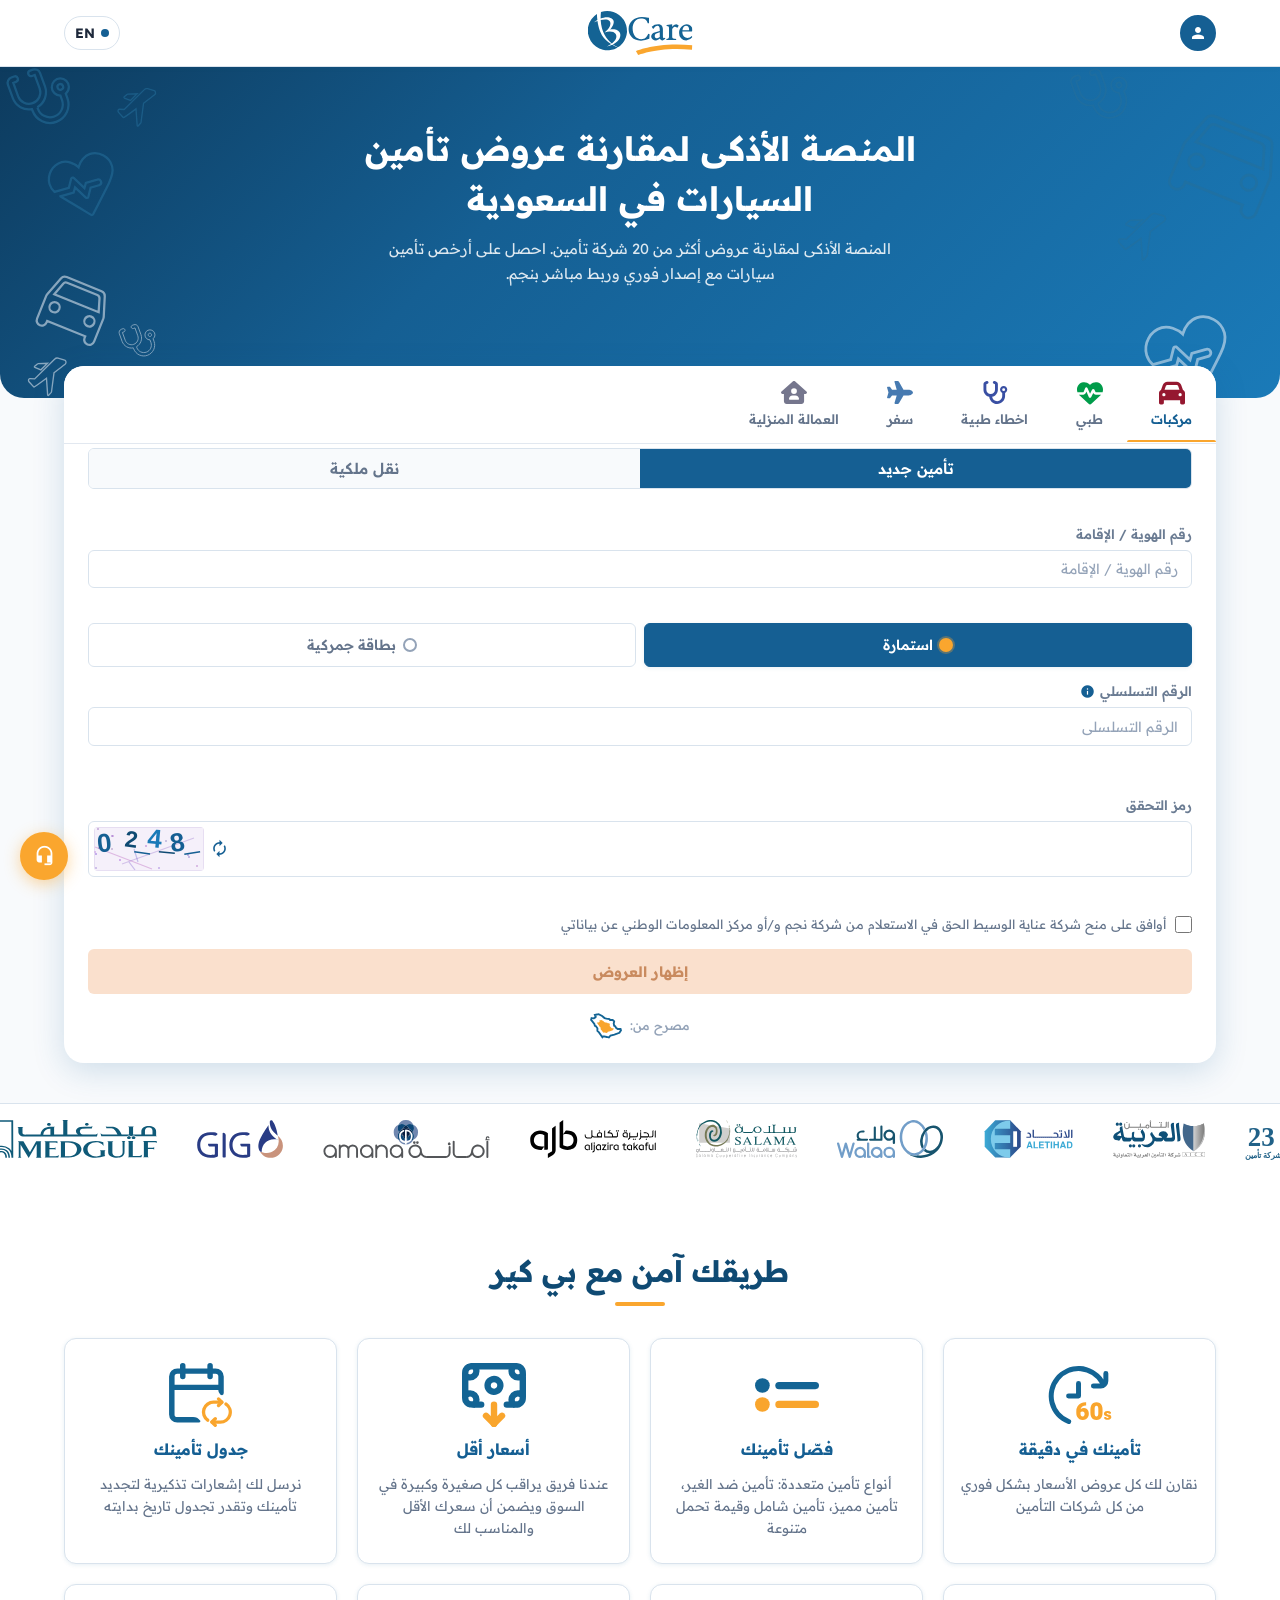
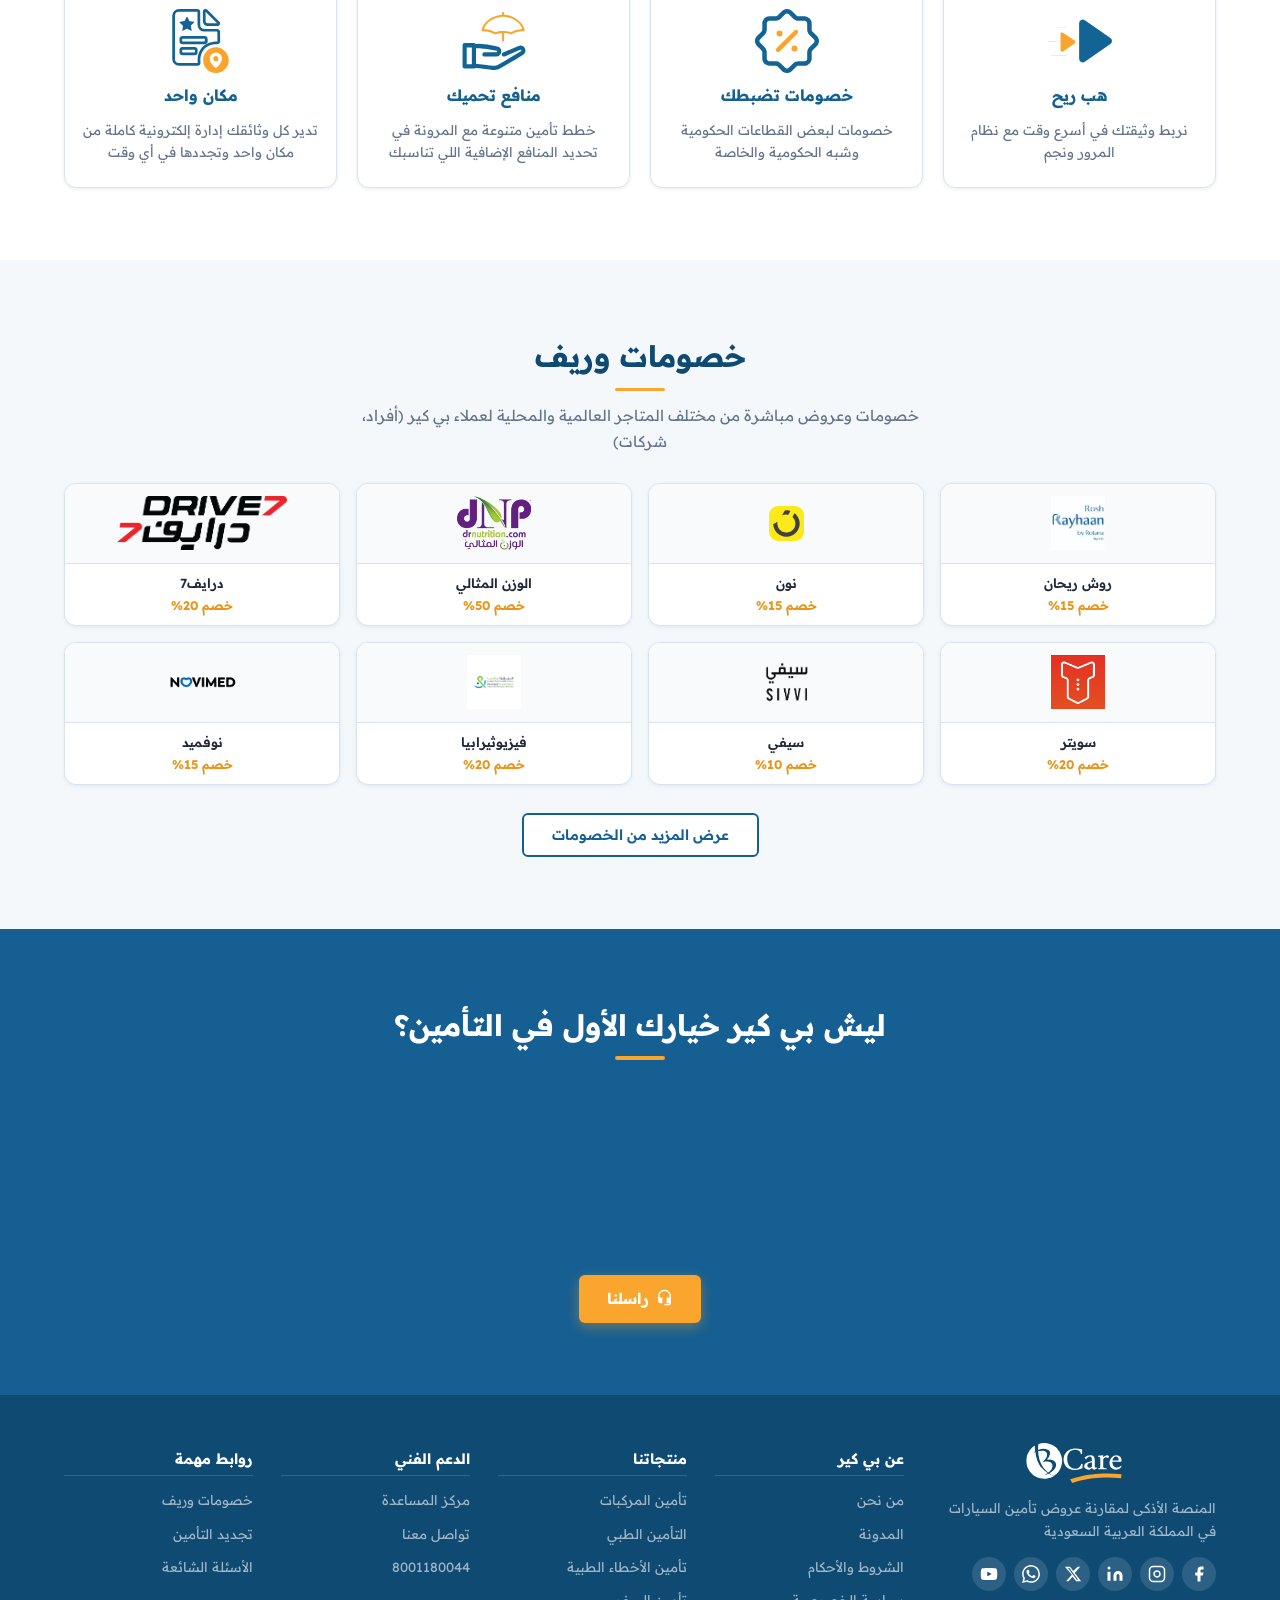
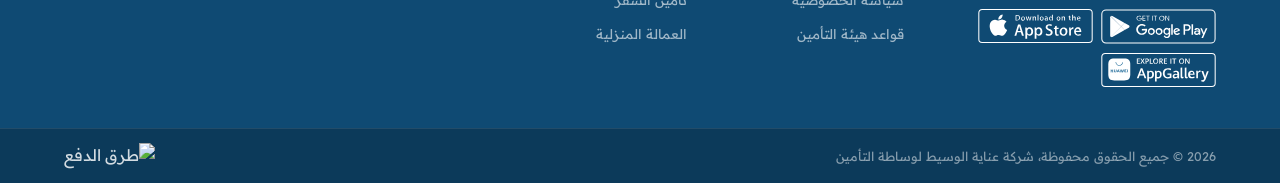
==== app.html @ 44061dfb "Add desktop/mobile split: index.html shows insurance article for desktop, redirects phones to app.ht" ====
﻿<!DOCTYPE html>
<html lang="ar" dir="rtl">
<head>
  <meta charset="UTF-8" />
  <meta name="viewport" content="width=device-width, initial-scale=1.0, maximum-scale=1" />
  <title>بي كير | المنصة الأذكى والأرخص لتأمين السيارات في السعودية</title>
  <meta name="description" content="المنصة الأذكى لمقارنة عروض أكثر من 20 شركة تأمين. احصل على أرخص تأمين سيارات مع إصدار فوري وربط مباشر بنجم." />
  <link rel="preconnect" href="https://fonts.googleapis.com" />
  <link rel="preconnect" href="https://fonts.gstatic.com" crossorigin />
  <link href="https://fonts.googleapis.com/css2?family=Noto+Sans+Arabic:wght@300;400;500;600;700;800&family=Readex+Pro:wght@200;300;400;500;600;700&display=swap" rel="stylesheet" />
  <link href="https://fonts.googleapis.com/icon?family=Material+Icons" rel="stylesheet" />
  <link rel="stylesheet" href="css/style.css" />
</head>
<body>

<!-- HEADER PLACEHOLDER -->
<div id="app-header" data-variant="home"></div>

<!-- ===================================================
     HERO — الصندوق الأزرق
=================================================== -->
<section class="hero-section" id="hero">

  <div class="hero-blue-box">
    <img src="assets/images/imgi_4_left.svg"  alt="" class="hero-deco hero-deco--left"  aria-hidden="true" />
    <img src="assets/images/imgi_5_right.svg" alt="" class="hero-deco hero-deco--right" aria-hidden="true" />
    <div class="container hero-text-wrap">
      <h1 class="hero-title">المنصة الأذكى لمقارنة عروض تأمين السيارات في السعودية</h1>
      <p class="hero-subtitle">المنصة الأذكى لمقارنة عروض أكثر من 20 شركة تأمين. احصل على أرخص تأمين سيارات مع إصدار فوري وربط مباشر بنجم.</p>
    </div>
  </div>

  <div class="container hero-card-wrap">
    <div class="hero-card">

      <!-- تبويبات الخدمات -->
      <nav class="service-tabs" aria-label="الخدمات">
        <button class="service-tab active" data-service="vehicles">
          <img src="assets/images/download (7).svg" alt="" class="stab-icon stab-icon--car" aria-hidden="true" />
          <span>مركبات</span>
          <span class="stab-bar"></span>
        </button>
        <button class="service-tab" data-service="medical" disabled>
          <img src="assets/images/download (6).svg" alt="" class="stab-icon stab-icon--heart" aria-hidden="true" />
          <span>طبي</span>
          <span class="stab-bar"></span>
        </button>
        <button class="service-tab" data-service="mm" disabled>
          <img src="assets/images/download (3).svg" alt="" class="stab-icon stab-icon--steth" aria-hidden="true" />
          <span>اخطاء طبية</span>
          <span class="stab-bar"></span>
        </button>
        <button class="service-tab" data-service="travel" disabled>
          <img src="assets/images/download (2).svg" alt="" class="stab-icon stab-icon--plane" aria-hidden="true" />
          <span>سفر</span>
          <span class="stab-bar"></span>
        </button>
        <button class="service-tab" data-service="helpers" disabled>
          <img src="assets/images/download (1).svg" alt="" class="stab-icon stab-icon--house" aria-hidden="true" />
          <span>العمالة المنزلية</span>
          <span class="stab-bar"></span>
        </button>
      </nav>

      <!-- نموذج العروض -->
      <div class="quote-form-wrap" id="form-section">

        <div class="purpose-tabs" role="tablist">
          <button class="purpose-tab active" id="ptab-new" role="tab" data-purpose="1">تأمين جديد</button>
          <button class="purpose-tab" id="ptab-transfer" role="tab" data-purpose="2">نقل ملكية</button>
        </div>

        <form class="quote-form" id="quote-form" novalidate autocomplete="off">

          <!-- حقل البائع (نقل الملكية فقط) -->
          <div class="form-group form-group--animated" id="field-seller" data-hidden="true">
            <label class="form-label" for="seller-id">رقم هوية البائع</label>
            <input type="text" id="seller-id" name="ownerNationalId"
                   class="form-input" placeholder="رقم هوية البائع"
                   maxlength="10" inputmode="numeric" />
            <div class="field-error" id="seller-error"></div>
          </div>

          <!-- رقم الهوية / الإقامة -->
          <div class="form-group">
            <label class="form-label" for="national-id" id="national-id-label">رقم الهوية / الإقامة</label>
            <input type="text" id="national-id" name="nationalId"
                   class="form-input" placeholder="رقم الهوية / الإقامة"
                   maxlength="10" inputmode="numeric" />
            <div class="field-error" id="national-id-error"></div>
          </div>

          <!-- راديو: نوع التسجيل -->
          <div class="form-group" id="field-reg-type">
            <div class="radio-row">
              <!-- استمارة أولاً (يظهر يمين في RTL) -->
              <label class="radio-option">
                <input type="radio" name="vehicleIdType" value="1" id="radio-serial" checked />
                <span class="radio-btn">
                  <span class="radio-dot"></span>
                  <span class="radio-text">استمارة</span>
                </span>
              </label>
              <!-- بطاقة جمركية ثانياً (يظهر يسار) -->
              <label class="radio-option">
                <input type="radio" name="vehicleIdType" value="2" id="radio-customs" />
                <span class="radio-btn">
                  <span class="radio-dot"></span>
                  <span class="radio-text">بطاقة جمركية</span>
                </span>
              </label>
            </div>
          </div>

          <!-- استمارة: الرقم التسلسلي -->
          <div class="form-group" id="field-serial">
            <label class="form-label" for="seq-number">
              الرقم التسلسلي
              <span class="info-icon" tabindex="0" aria-label="ما هو الرقم التسلسلي؟">
                <span class="material-icons">info</span>
                <span class="tooltip-box">الرقم التسلسلي موجود على استمارة تسجيل المركبة</span>
              </span>
            </label>
            <input type="text" id="seq-number" name="sequenceNumber"
                   class="form-input" placeholder="الرقم التسلسلي"
                   maxlength="10" inputmode="numeric" />
            <div class="field-error" id="seq-error"></div>
          </div>

          <!-- بطاقة جمركية: سنة الصنع + الرقم الجمركي -->
          <div class="form-row form-group--animated" id="field-customs-row" data-hidden="true">
            <div class="form-group form-group--half">
              <label class="form-label" for="mfg-year">سنة صنع المركبة</label>
              <div class="mfg-dd" id="mfg-dd">
                <button type="button" class="form-input mfg-dd__trigger" id="mfg-year" aria-haspopup="listbox" aria-expanded="false">
                  <span id="mfg-display">سنة الصنع</span>
                  <span class="material-icons mfg-dd__arrow">expand_more</span>
                </button>
                <div class="mfg-dd__panel hidden" id="mfg-panel" role="listbox">
                  <input type="text" class="mfg-dd__search" id="mfg-search"
                    placeholder="بحث..."
                    inputmode="numeric" maxlength="4" autocomplete="off" />
                  <ul class="mfg-dd__list" id="mfg-list"></ul>
                </div>
              </div>
              <input type="hidden" id="mfg-year-val" name="manufacturingYear" />
              <div class="field-error" id="mfg-year-error"></div>
            </div>
            <div class="form-group form-group--half">
              <label class="form-label" for="customs-number">
                الرقم الجمركي
                <span class="info-icon" tabindex="0">
                  <span class="material-icons">info</span>
                  <span class="tooltip-box">الرقم الجمركي موجود على البطاقة الجمركية للمركبة</span>
                </span>
              </label>
              <input type="text" id="customs-number" name="customsNumber"
                     class="form-input" placeholder="الرقم الجمركي"
                     maxlength="10" inputmode="numeric" />
              <div class="field-error" id="customs-error"></div>
            </div>
          </div>

          <!-- رمز التحقق -->
          <div class="form-group">
            <label class="form-label" for="captcha-input">رمز التحقق</label>
            <div class="captcha-row" id="captcha-row">
              <input type="text" id="captcha-input" name="captchaInput"
                     class="form-input captcha-input-field"
                     placeholder="" maxlength="8"
                     autocomplete="off" autocorrect="off" spellcheck="false" />
              <div class="captcha-display">
                <button type="button" class="captcha-refresh" id="captcha-refresh" aria-label="تحديث رمز التحقق">
                  <span class="material-icons">autorenew</span>
                </button>
                <canvas id="captcha-canvas" width="110" height="44" aria-hidden="true"></canvas>
              </div>
            </div>
            <div class="field-error" id="captcha-error"></div>
          </div>

          <!-- الموافقة -->
          <div class="form-group consent-group">
            <label class="consent-label">
              <input type="checkbox" id="accept-terms" name="acceptTerms" class="consent-checkbox" />
              <span class="consent-text">أوافق على منح شركة عناية الوسيط الحق في الاستعلام من شركة نجم و/أو مركز المعلومات الوطني عن بياناتي</span>
            </label>
          </div>

          <!-- زر إظهار العروض -->
          <button type="submit" class="btn-submit" id="submit-btn" disabled>
            إظهار العروض
          </button>

          <!-- مصرح من -->
          <div class="authorized-row">
            <span class="authorized-lbl">مصرح من:</span>
            <img src="assets/images/imgi_41_saudi.svg" alt="هيئة التأمين" class="sama-logo" />
          </div>

        </form>
      </div>

    </div>
  </div>

  <!-- شريط شركات التأمين -->
  <div class="insurers-strip">
    <div class="insurers-track">
      <img src="assets/images/imgi_9_23arbic.svg"           alt="23 شركة تأمين" class="ins-count" />
      <img src="assets/images/imgi_10_AICC.svg"             alt="AICC" />
      <img src="assets/images/imgi_11_TUIC.svg"             alt="TUIC" />
      <img src="assets/images/imgi_12_Walaa.svg"            alt="ولاء" />
      <img src="assets/images/imgi_13_Salama.svg"           alt="سلامة" />
      <img src="assets/images/imgi_14_Aljazira-Takaful.svg" alt="الجزيرة تكافل" />
      <img src="assets/images/imgi_15_Amana.svg"            alt="أمانة" />
      <img src="assets/images/imgi_16_AXA.svg"              alt="AXA" />
      <img src="assets/images/imgi_17_MedGulf.svg"          alt="MedGulf" />
      <img src="assets/images/imgi_18_GGI.svg"              alt="GGI" />
      <img src="assets/images/imgi_19_ACIG.svg"             alt="ACIG" />
      <img src="assets/images/imgi_20_ArabianShield.svg"    alt="الدرع العربي" />
      <img src="assets/images/imgi_21_UCA.svg"              alt="UCA" />
      <img src="assets/images/imgi_22_AlRajhi.svg"          alt="الراجحي" />
      <img src="assets/images/imgi_23_Allianz.svg"          alt="Allianz" />
      <img src="assets/images/imgi_24_Tawuniya.svg"         alt="التعاونية" />
      <img src="assets/images/imgi_10_AICC.svg"             alt="AICC" />
      <img src="assets/images/imgi_11_TUIC.svg"             alt="TUIC" />
      <img src="assets/images/imgi_12_Walaa.svg"            alt="ولاء" />
      <img src="assets/images/imgi_13_Salama.svg"           alt="سلامة" />
      <img src="assets/images/imgi_16_AXA.svg"              alt="AXA" />
      <img src="assets/images/imgi_23_Allianz.svg"          alt="Allianz" />
      <img src="assets/images/imgi_24_Tawuniya.svg"         alt="التعاونية" />
    </div>
  </div>

</section>

<!-- قسم "طريقك آمن مع بي كير" -->
<section class="features-section" id="features-section">
  <div class="container">
    <h2 class="section-title">طريقك آمـن مع بي كير</h2>
    <div class="features-grid">
      <div class="feature-card"><img src="assets/images/imgi_25_insureOneMin.svg" alt="تأمينك في دقيقة" /><h3>تأمينك في دقيقة</h3><p>نقارن لك كل عروض الأسعار بشكل فوري من كل شركات التأمين</p></div>
      <div class="feature-card"><img src="assets/images/imgi_26_sprateInsure.svg" alt="فصّل تأمينك" /><h3>فصّل تأمينك</h3><p>أنواع تأمين متعددة: تأمين ضد الغير، تأمين مميز، تأمين شامل وقيمة تحمل متنوعة</p></div>
      <div class="feature-card"><img src="assets/images/imgi_27_priceLess.svg" alt="أسعار أقل" /><h3>أسعار أقل</h3><p>عندنا فريق يراقب كل صغيرة وكبيرة في السوق ويضمن أن سعرك الأقل والمناسب لك</p></div>
      <div class="feature-card"><img src="assets/images/imgi_28_sechleInsure.svg" alt="جدول تأمينك" /><h3>جدول تأمينك</h3><p>نرسل لك إشعارات تذكيرية لتجديد تأمينك وتقدر تجدول تاريخ بدايته</p></div>
      <div class="feature-card"><img src="assets/images/imgi_29_wind.svg" alt="هب ريح" /><h3>هب ريح</h3><p>نربط وثيقتك في أسرع وقت مع نظام المرور ونجم</p></div>
      <div class="feature-card"><img src="assets/images/imgi_30_discounts.svg" alt="خصومات تضبطك" /><h3>خصومات تضبطك</h3><p>خصومات لبعض القطاعات الحكومية وشبه الحكومية والخاصة</p></div>
      <div class="feature-card"><img src="assets/images/imgi_31_benfit.svg" alt="منافع تحميك" /><h3>منافع تحميك</h3><p>خطط تأمين متنوعة مع المرونة في تحديد المنافع الإضافية اللي تناسبك</p></div>
      <div class="feature-card"><img src="assets/images/imgi_32_oneWay.svg" alt="مكان واحد" /><h3>مكان واحد</h3><p>تدير كل وثائقك إدارة إلكترونية كاملة من مكان واحد وتجددها في أي وقت</p></div>
    </div>
  </div>
</section>

<!-- قسم "خصومات وريف" -->
<section class="discounts-section" id="discounts-section">
  <div class="container">
    <h2 class="section-title">خصومات وريف</h2>
    <p class="section-subtitle">خصومات وعروض مباشرة من مختلف المتاجر العالمية والمحلية لعملاء بي كير (أفراد، شركات)</p>
    <div class="discounts-grid">
      <div class="discount-card"><div class="discount-logo-box"><img src="assets/images/imgi_33_RoshRayhaan.jpg" alt="روش ريحان" /></div><div class="discount-info"><p class="discount-name">روش ريحان</p><p class="discount-val">خصم 15%</p></div></div>
      <div class="discount-card"><div class="discount-logo-box"><img src="assets/images/imgi_34_none.svg" alt="نون" /></div><div class="discount-info"><p class="discount-name">نون</p><p class="discount-val">خصم 15%</p></div></div>
      <div class="discount-card"><div class="discount-logo-box"><img src="assets/images/imgi_35_perfectWight.png" alt="الوزن المثالي" /></div><div class="discount-info"><p class="discount-name">الوزن المثالي</p><p class="discount-val">خصم 50%</p></div></div>
      <div class="discount-card"><div class="discount-logo-box"><img src="assets/images/imgi_36_drive7.png" alt="درايف7" /></div><div class="discount-info"><p class="discount-name">درايف7</p><p class="discount-val">خصم 20%</p></div></div>
      <div class="discount-card"><div class="discount-logo-box"><img src="assets/images/imgi_37_swater.jpg" alt="سويتر" /></div><div class="discount-info"><p class="discount-name">سويتر</p><p class="discount-val">خصم 20%</p></div></div>
      <div class="discount-card"><div class="discount-logo-box"><img src="assets/images/imgi_38_sivvi.svg" alt="سيفي" /></div><div class="discount-info"><p class="discount-name">سيفي</p><p class="discount-val">خصم 10%</p></div></div>
      <div class="discount-card"><div class="discount-logo-box"><img src="assets/images/imgi_39_Physiotherabia.jpg" alt="فيزيوثيرابيا" /></div><div class="discount-info"><p class="discount-name">فيزيوثيرابيا</p><p class="discount-val">خصم 20%</p></div></div>
      <div class="discount-card"><div class="discount-logo-box"><img src="assets/images/imgi_40_Group 6444.svg" alt="نوفميد" /></div><div class="discount-info"><p class="discount-name">نوفميد</p><p class="discount-val">خصم 15%</p></div></div>
    </div>
    <div class="discounts-more"><button class="btn-more" id="btn-more-discounts">عرض المزيد من الخصومات</button></div>
  </div>
</section>

<!-- قسم "ليش بي كير خيارك الأول" -->
<section class="why-section" id="why-section">
  <div class="container">
    <h2 class="section-title">ليش بي كير خيارك الأول في التأمين؟</h2>
    <div class="why-grid">
      <div class="why-card"><img src="assets/images/download (1).svg" alt="منك وفيك" /><h3>منك وفيك</h3></div>
      <div class="why-card"><img src="assets/images/imgi_43_payments_FILL0_wght400_GRAD0_opsz48.svg" alt="عروض تفهمك" /><h3>عروض تفهمك</h3></div>
      <div class="why-card"><img src="assets/images/imgi_45_tachometer-alt-fastest.svg" alt="سعر يرضيك" /><h3>سعر يرضيك</h3></div>
      <div class="why-card"><img src="assets/images/download (7).svg" alt="إصدار سريع" /><h3>إصدار سريع</h3></div>
      <div class="why-card"><img src="assets/images/imgi_48_PaymentMethods1.svg" alt="نقسط تأمينك" /><h3>نقّسط تأمينك</h3></div>
      <div class="why-card"><img src="assets/images/download (4).svg" alt="نفزع لك" /><h3>نفزع لك</h3></div>
    </div>
    <div class="why-cta">
      <a href="#form-section" class="btn-primary">
        <span class="material-icons">headset_mic</span>
        راسلنا
      </a>
    </div>
  </div>
</section>

<!-- FOOTER PLACEHOLDER -->
<div id="app-footer"></div>

<script src="js/layout.js?v=3"></script>
<script src="js/main.js?v=3"></script>
</body>
</html>
---- css/style.css ----
/* =====================================================
   بي كير — style.css  (v2 — مطابق للأصل)
   أزرق أساسي: #146394  |  ذهبي: #faa62e
   RTL  |  Mobile-first
===================================================== */

/* ─── Custom Properties ─────────────────────────── */
:root {
  --blue:        #155f93;
  --blue-dark:   #0f4a73;
  --blue-light:  #1a7ab8;
  --blue-hero:   #155f93;
  --gold:        #faa62e;
  --gold-dark:   #e8951a;
  --white:       #ffffff;
  --off-white:   #f5f8fb;
  --gray-50:     #f8fafc;
  --gray-100:    #f0f4f8;
  --gray-200:    #e2e8f0;
  --gray-300:    #cbd5e1;
  --gray-400:    #94a3b8;
  --gray-500:    #64748b;
  --gray-800:    #1e293b;
  --red:         #e53935;
  --red-bg:      #fdecea;
  --border:      #d9e3ed;
  --shadow-sm:   0 1px 4px rgba(21,95,147,.10);
  --shadow-md:   0 4px 16px rgba(21,95,147,.14);
  --shadow-lg:   0 8px 32px rgba(21,95,147,.18);
  --r-sm:   6px;
  --r-md:   12px;
  --r-lg:   20px;
  --r-xl:   28px;
  --trans:  all .22s ease;
  --font:   'Readex Pro','Noto Sans Arabic',sans-serif;
  --max-w:  1200px;
}

/* ─── Reset ──────────────────────────────────────── */
*,*::before,*::after{box-sizing:border-box;margin:0;padding:0}
html{font-size:16px;scroll-behavior:smooth;-webkit-text-size-adjust:100%}
body{font-family:var(--font);direction:rtl;color:var(--gray-800);background:var(--white);line-height:1.6;overflow-x:hidden}
img{max-width:100%;height:auto;display:block}
a{text-decoration:none;color:inherit}
ul{list-style:none}
button{cursor:pointer;font-family:var(--font);border:none;background:none}
input,select{font-family:var(--font);direction:rtl}

.container{width:100%;max-width:var(--max-w);margin-inline:auto;padding-inline:clamp(.875rem,4vw,1.5rem)}
.hidden{display:none!important}

/* =====================================================
   HEADER
===================================================== */
.header{
  position:sticky;top:0;z-index:1000;
  background:var(--white);
  border-bottom:1px solid var(--border);
  box-shadow:var(--shadow-sm);
}
.header-inner{
  display:flex;align-items:center;
  justify-content:space-between;
  height:clamp(54px,8vw,66px);
  gap:.75rem;
}

/* الشعار — يمين في الرئيسية */
.header-logo img{height:clamp(32px,6vw,44px);width:auto}

/* هيدر صفحة العروض — شعار بالوسط */
.header--inquiry .header-inner{position:relative}
.header-logo--center{
  position:absolute;left:50%;top:50%;
  transform:translate(-50%,-50%);
}

/* مجموعة الوسط (مستخدم + هامبرغر) */
.header-center{display:flex;align-items:center;gap:.5rem}

/* زر اللغة — pill أبيض بإطار رمادي، النقطة قبل النص */
.btn-lang{
  display:flex;align-items:center;gap:.35rem;
  padding:.3rem .65rem;
  border:1.5px solid var(--border);
  border-radius:50px;
  background:var(--white);
  color:var(--gray-800);font-size:.85rem;font-weight:700;
  transition:var(--trans);
  order:0;
}
.btn-lang:hover{border-color:var(--blue);color:var(--blue)}

/* النقطة الزرقاء */
.lang-dot-circle{
  display:inline-block;
  width:8px;height:8px;min-width:8px;
  background:var(--blue);border-radius:50%;
}

/* أيقونة المستخدم — دائرة زرقاء */
.btn-user{
  display:flex;align-items:center;justify-content:center;
  width:36px;height:36px;
  background:var(--blue);
  border:2px solid var(--blue);
  border-radius:50%;
  color:var(--white);transition:var(--trans);
}
.btn-user:hover{background:var(--blue-dark);border-color:var(--blue-dark)}
.btn-user .material-icons{font-size:1.15rem}

/* هامبرغر */
.hamburger{display:flex;flex-direction:column;gap:5px;padding:.35rem;cursor:pointer}
.hamburger span{display:block;width:22px;height:2px;background:var(--gray-800);border-radius:2px;transition:var(--trans)}
.hamburger.open span:nth-child(1){transform:translateY(7px) rotate(45deg)}
.hamburger.open span:nth-child(2){opacity:0}
.hamburger.open span:nth-child(3){transform:translateY(-7px) rotate(-45deg)}

/* قائمة جوال */
.mobile-nav{display:none;flex-direction:column;background:var(--white);border-top:1px solid var(--border);padding:.75rem 1.25rem;gap:.1rem}
.mobile-nav.open{display:flex}
.mobile-nav a{padding:.6rem .4rem;font-size:.93rem;color:var(--gray-800);border-bottom:1px solid var(--gray-100);font-weight:500;transition:var(--trans)}
.mobile-nav a:hover{color:var(--blue)}

/* ── زر العودة للأعلى ────────────────────────────── */
.back-to-top{
  position:fixed;bottom:5.5rem;left:1.25rem;z-index:900;
  width:40px;height:40px;
  background:var(--blue);color:var(--white);
  border-radius:50%;border:none;cursor:pointer;
  display:flex;align-items:center;justify-content:center;
  box-shadow:var(--shadow-md);
  opacity:0;visibility:hidden;
  transition:opacity .3s,visibility .3s,transform .3s;
  transform:translateY(12px);
}
.back-to-top.visible{opacity:1;visibility:visible;transform:translateY(0)}
.back-to-top:hover{background:var(--blue-dark);transform:translateY(-2px)}
.back-to-top .material-icons{font-size:1.2rem}

/* ── زر الدعم (دائرة برتقالية) ──────────────────── */
.support-btn{
  position:fixed;bottom:1.25rem;left:1.25rem;z-index:900;
  width:48px;height:48px;
  background:var(--gold);color:var(--white);
  border-radius:50%;
  display:flex;align-items:center;justify-content:center;
  box-shadow:0 4px 16px rgba(250,166,46,.45);
  transition:var(--trans);
}
.support-btn:hover{background:var(--gold-dark);transform:scale(1.08)}
.support-btn .material-icons{font-size:1.3rem}

/* ── واتساب في السوشال ──────────────────────────── */
.social-link--wa{background:rgba(37,211,102,.2)}
.social-link--wa:hover{background:#25d366}

/* =====================================================
   HERO — الصندوق الأزرق
===================================================== */
.hero-section{position:relative;background:var(--gray-50)}

/* صندوق أزرق علوي */
.hero-blue-box{
  position:relative;
  background:linear-gradient(135deg,#0d3b5e 0%,#155f93 40%,#1a7ab8 100%);
  overflow:hidden;
  padding:clamp(2rem,6vw,3.5rem) 0 clamp(5rem,12vw,7rem);
  border-radius:0 0 24px 24px;
}

/* زخارف الخلفية */
.hero-deco{position:absolute;top:0;pointer-events:none;opacity:.55;height:100%;max-height:480px}
.hero-deco--right{right:0}
.hero-deco--left{left:0}

.hero-text-wrap{position:relative;z-index:1;text-align:center}
.hero-title{
  font-size:clamp(1.2rem,3.5vw,1.85rem);font-weight:700;
  color:var(--white);line-height:1.5;
  max-width:580px;margin-inline:auto;
}
.hero-subtitle{
  font-size:clamp(.78rem,2vw,.92rem);
  color:rgba(255,255,255,.85);
  max-width:520px;margin:clamp(.5rem,1.5vw,.75rem) auto 0;
  line-height:1.7;
}

/* ── البطاقة البيضاء ── */
.hero-card-wrap{
  position:relative;
  margin-top:clamp(-2rem,-4vw,-3rem);
  padding-bottom:clamp(1.5rem,4vw,2.5rem);
  z-index:2;
}
.hero-card{
  background:var(--white);
  border-radius:var(--r-lg);
  box-shadow:var(--shadow-lg);
  overflow:hidden;
}

/* ── تبويبات الخدمات ── */
.service-tabs{
  display:flex;
  border-bottom:1px solid var(--gray-200);
  background:var(--white);
  overflow-x:auto;
  scrollbar-width:none;
  -webkit-overflow-scrolling:touch;
}
.service-tabs::-webkit-scrollbar{display:none}

.service-tab{
  display:flex;flex-direction:column;align-items:center;
  gap:.3rem;
  padding:.75rem clamp(.6rem,2vw,1.25rem);
  font-size:clamp(.72rem,1.8vw,.82rem);
  font-weight:600;color:var(--gray-500);
  white-space:nowrap;flex-shrink:0;
  border-bottom:2px solid transparent;
  transition:color .2s ease, border-color .2s ease;
  position:relative;
  background:none;
}
.service-tab:hover{color:var(--blue)}
.service-tab.active{color:var(--blue)}
.service-tab .stab-bar{
  display:block;
  position:absolute;bottom:-1px;left:0;right:0;
  height:2px;background:var(--gold);
  opacity:0;transition:opacity .2s ease;
  border-radius:2px 2px 0 0;
}
.service-tab.active .stab-bar{opacity:1}

/* أيقونات التبويبات — ملوّنة */
.stab-icon{width:22px;height:22px;object-fit:contain;flex-shrink:0}
/* تلوين كل أيقونة بلونها المميز عبر filter */
.stab-icon--car{
  filter:invert(27%) sepia(99%) saturate(1200%) hue-rotate(315deg) brightness(95%);
  /* وردي/أحمر → سيارة */
}
.stab-icon--heart{
  filter:invert(40%) sepia(80%) saturate(600%) hue-rotate(100deg) brightness(95%);
  /* أخضر → قلب نبض */
}
.stab-icon--steth{
  filter:invert(30%) sepia(80%) saturate(500%) hue-rotate(190deg) brightness(90%);
  /* أزرق → سماعة طبيب */
}
.stab-icon--plane{
  filter:invert(40%) sepia(60%) saturate(400%) hue-rotate(170deg) brightness(100%);
  /* سماوي → طائرة */
}
.stab-icon--house{
  filter:invert(50%) sepia(20%) saturate(300%) hue-rotate(200deg) brightness(90%);
  /* رمادي مزرق → منزل */
}
/* الأيقونة النشطة تتلوّن بقوة أكبر */
.service-tab.active .stab-icon--car{
  filter:invert(15%) sepia(99%) saturate(2000%) hue-rotate(330deg) brightness(90%);
}

/* =====================================================
   نموذج العروض
===================================================== */
.quote-form-wrap{padding:0 clamp(.875rem,3vw,1.5rem) clamp(1rem,3vw,1.5rem)}

/* تبويبات الغرض */
.purpose-tabs{
  display:grid;grid-template-columns:1fr 1fr;
  margin-bottom:1.25rem;
  border-radius:var(--r-sm);
  overflow:hidden;
  border:1px solid var(--border);
  margin-top:.25rem;
}
.purpose-tab{
  padding:.65rem 1rem;
  font-size:clamp(.85rem,2.2vw,.95rem);font-weight:600;
  color:var(--gray-500);background:var(--gray-50);
  border:none;transition:var(--trans);
}
.purpose-tab:hover{color:var(--blue);background:var(--gray-100)}
.purpose-tab.active{
  color:var(--white);background:var(--blue);
}

/* ─── حقول النموذج ──────────────────────────────── */
.quote-form{display:flex;flex-direction:column;gap:.9rem}

/* تثبيت موضع الحقول — الحقل المخفي لا يزحزح بقية الحقول */
.form-group--animated{
  overflow:hidden;
  transition:max-height .3s ease, opacity .3s ease, margin .3s ease;
  max-height:120px;
  opacity:1;
}
.form-group--animated[data-hidden="true"]{
  max-height:0;
  opacity:0;
  margin:0!important;
  pointer-events:none;
}

.form-group{display:flex;flex-direction:column;gap:.3rem}
.form-label{
  font-size:.82rem;font-weight:600;color:#6b7c93;
  display:flex;align-items:center;gap:.3rem;
  text-align:right;
}

.form-input{
  width:100%;
  padding:.55rem .8rem;
  border:1.5px solid var(--border);
  border-radius:var(--r-sm);
  font-size:.85rem;
  color:var(--blue);background:var(--white);
  outline:none;transition:border-color .2s,box-shadow .2s;
  direction:rtl;text-align:right;
  -webkit-appearance:none;appearance:none;
  line-height:1.4;
}
.form-input:focus{border-color:var(--blue);box-shadow:0 0 0 3px rgba(21,95,147,.10);color:var(--blue)}
.form-input.input-error{border-color:var(--red)!important;background:var(--red-bg)}
.form-input::placeholder{color:var(--gray-400);font-size:.875rem}

/* select — مطابق لباقي الحقول بالضبط */
.select-wrapper{position:relative}
.form-select{
  padding-left:2.2rem;cursor:pointer;
  -webkit-appearance:none;appearance:none;
  /* نفس ألوان form-input */
  background:var(--white);
  color:var(--gray-800);
}
.form-select option{color:var(--gray-800);background:var(--white)}
.select-chevron{
  position:absolute;left:.5rem;top:50%;
  transform:translateY(-50%);
  color:var(--gray-400);pointer-events:none;font-size:1.2rem;
}
/* عند الفتح */
.form-select:focus ~ .select-chevron{color:var(--blue)}

/* ─── راديو نوع التسجيل ──────────────────────────── */
.radio-group{}
.radio-row{
  display:grid;grid-template-columns:1fr 1fr;
  gap:.5rem;
}
.radio-option{
  position:relative;cursor:pointer;
  display:block;
}
.radio-option input[type="radio"]{
  position:absolute;opacity:0;width:0;height:0;
}

/* زر الراديو المرئي */
.radio-btn{
  display:flex;align-items:center;justify-content:center;
  gap:.4rem;
  padding:.6rem .75rem;
  border:1.5px solid var(--border);
  border-radius:var(--r-sm);
  background:var(--gray-50);
  transition:var(--trans);
  font-size:.875rem;font-weight:500;color:var(--gray-500);
}
.radio-option input:checked ~ .radio-btn{
  background:var(--blue);
  border-color:var(--blue);
  color:var(--white);
  box-shadow:var(--shadow-sm);
}
.radio-option input:not(:checked) ~ .radio-btn{
  background:var(--white);
}
/* النقطة الدائرية */
.radio-dot{
  width:14px;height:14px;min-width:14px;
  border-radius:50%;
  border:2px solid var(--gray-400);
  display:flex;align-items:center;justify-content:center;
  transition:var(--trans);
  flex-shrink:0;
}
.radio-option input:checked ~ .radio-btn .radio-dot{
  border-color:var(--gold);
  background:var(--gold);
  box-shadow:0 0 0 2px rgba(250,166,46,.3);
}
.radio-option input:not(:checked) ~ .radio-btn .radio-dot{
  border-color:var(--gray-400);background:transparent;
}
.radio-text{font-weight:600}

/* ─── صف حقلين جنباً لجنب ────────────────────────── */
.form-row{
  display:grid;
  grid-template-columns:1fr 1fr;
  gap:.75rem;
  align-items:start;
}
.form-group--half{}

/* ─── صف البطاقة الجمركية — حقول متقاربة ────────── */
#field-customs-row.form-row { gap: .5rem; }
#field-customs-row .form-label { font-size: .78rem; }
#field-customs-row .form-input { padding: .5rem .7rem; font-size: max(.8rem,14px); }
#field-customs-row .form-select { padding-left: 1.8rem; }
#field-customs-row .select-chevron { font-size: 1rem; }

/* ─── Custom Dropdown سنة الصنع ─────────────────── */
.mfg-dd { position: relative; width: 100%; }
.mfg-dd__trigger {
  display: flex; align-items: center; justify-content: space-between;
  width: 100%; cursor: pointer;
  color: var(--gray-400); text-align: right;
  line-height: 1.4;
}
.mfg-dd__trigger.has-value { color: var(--blue); }
.mfg-dd__trigger.open,
.mfg-dd__trigger:focus {
  border-color: var(--blue);
  box-shadow: 0 0 0 3px rgba(21,95,147,.10);
  outline: none;
}
.mfg-dd__trigger.input-error {
  border-color: var(--red) !important;
  background: var(--red-bg) !important;
}
.mfg-dd__arrow {
  font-size: 1.1rem; color: var(--gray-400);
  transition: transform .2s; flex-shrink: 0;
  pointer-events: none;
}
.mfg-dd__trigger.open .mfg-dd__arrow { transform: rotate(180deg); }

.mfg-dd__panel {
  position: absolute;
  top: calc(100% + 3px);
  right: 0; left: 0;
  background: var(--white);
  border: 1.5px solid var(--border);
  border-radius: var(--r-sm);
  box-shadow: var(--shadow-md);
  z-index: 500;
  overflow: visible;
  direction: rtl;
}
.mfg-dd__panel.hidden { display: none; }

.mfg-dd__search {
  width: 100%;
  padding: .4rem .65rem;
  border: none;
  border-bottom: 1.5px solid var(--border);
  font-size: max(.8rem,14px);
  font-family: var(--font);
  color: var(--blue);
  outline: none;
  direction: rtl; text-align: right;
  background: var(--gray-50);
}
.mfg-dd__search::placeholder { color: var(--gray-400); }
.mfg-dd__search:focus { background: var(--white); }

.mfg-dd__list {
  list-style: none;
  max-height: 140px;
  overflow-y: auto;
  margin: 0; padding: .15rem 0;
  -webkit-overflow-scrolling: touch;
  overscroll-behavior: contain;
}
.mfg-dd__list::-webkit-scrollbar { width: 3px; }
.mfg-dd__list::-webkit-scrollbar-thumb { background: var(--gray-300); border-radius: 2px; }

.mfg-dd__item {
  padding: .65rem .7rem;
  font-size: .85rem; color: var(--blue);
  cursor: pointer; transition: background .12s;
  text-align: center;
  font-weight: 500;
}
.mfg-dd__item:hover { background: rgba(21,95,147,.06); }
.mfg-dd__item.selected {
  background: rgba(21,95,147,.10);
  color: var(--blue); font-weight: 600;
}
.mfg-dd__item.no-results {
  color: var(--gray-400); cursor: default;
  font-size: .8rem; text-align: center; padding: .6rem;
}

/* ─── أيقونة info + tooltip ─────────────────────── */
.info-icon{
  position:relative;display:inline-flex;align-items:center;
  color:var(--blue);cursor:help;vertical-align:middle;
}
.info-icon .material-icons{font-size:.95rem}
.tooltip-box{
  display:none;
  position:absolute;top:calc(100% + 6px);right:0;
  background:var(--gray-800);color:var(--white);
  font-size:.76rem;font-weight:400;
  padding:.45rem .7rem;
  border-radius:var(--r-sm);
  white-space:normal;min-width:210px;
  z-index:200;line-height:1.5;text-align:right;
  box-shadow:var(--shadow-md);pointer-events:none;
}
.tooltip-box::before{
  content:'';position:absolute;bottom:100%;right:8px;
  border:5px solid transparent;border-bottom-color:var(--gray-800);
}
.info-icon:hover .tooltip-box,
.info-icon:focus .tooltip-box{display:block}

/* ─── رسائل الخطأ ────────────────────────────────── */
.field-error{
  font-size:.78rem;font-weight:600;
  color:var(--red);min-height:1rem;
  line-height:1.4;
}

/* ─── Captcha ────────────────────────────────────── */
.captcha-row{
  display:flex;align-items:center;gap:.6rem;
  border:1.5px solid var(--border);
  border-radius:var(--r-sm);
  padding:.3rem .5rem .3rem .3rem;
  background:var(--white);
  transition:border-color .2s;
}
.captcha-row:focus-within{border-color:var(--blue);box-shadow:0 0 0 3px rgba(21,95,147,.10)}
.captcha-row.input-error{border-color:var(--red);background:var(--red-bg)}

#captcha-canvas{
  border-radius:4px;display:block;
  flex-shrink:0;user-select:none;-webkit-user-select:none;
}
.captcha-display{display:flex;align-items:center;gap:.25rem;flex-shrink:0}
.captcha-refresh{
  display:flex;align-items:center;justify-content:center;
  color:var(--blue);border-radius:4px;padding:.15rem;
  animation:captchaBtnPulse 2s ease infinite;
  transition:var(--trans);flex-shrink:0;
}
.captcha-refresh:hover{background:var(--gray-100);transform:rotate(180deg)}
.captcha-refresh .material-icons{font-size:1.2rem}


.captcha-input-field{
  border:none!important;box-shadow:none!important;
  padding:.4rem .5rem;flex:1;min-width:0;
  letter-spacing:.12em;font-weight:700;
  text-align:right;direction:rtl;
  font-size:max(.9rem,16px);
  color:var(--blue);
}
.captcha-input-field:focus{outline:none;box-shadow:none!important;border:none!important}

/* ─── الموافقة ───────────────────────────────────── */
.consent-group{margin-top:.1rem}
.consent-label{display:flex;align-items:flex-start;gap:.55rem;cursor:pointer}
.consent-checkbox{
  width:17px;height:17px;min-width:17px;
  margin-top:.18rem;accent-color:var(--blue);cursor:pointer;
}
.consent-text{font-size:.8rem;color:var(--gray-500);line-height:1.65}

/* ─── زر إظهار العروض ────────────────────────────── */
.btn-submit{
  width:100%;
  padding:clamp(.7rem,2vw,.85rem) 1.5rem;
  background:var(--gold);color:var(--white);
  font-size:clamp(.82rem,2vw,.9rem);font-weight:700;
  border-radius:var(--r-sm);
  transition:var(--trans);
  box-shadow:0 4px 14px rgba(250,166,46,.35);
  border:none;
}
.btn-submit:not(:disabled):hover{background:var(--gold-dark);transform:translateY(-1px);box-shadow:0 6px 18px rgba(250,166,46,.45)}
.btn-submit:disabled{background:#fae0cd;color:#c98a5e;cursor:not-allowed;box-shadow:none}

/* نتيجة الإرسال */
.form-result{padding:.75rem 1rem;border-radius:var(--r-sm);font-size:.88rem;font-weight:500;text-align:center;margin-top:.25rem}
.form-result.success{background:#d1fae5;color:#065f46}
.form-result.error-msg{background:var(--red-bg);color:#7f1d1d}

/* ─── مصرح من ────────────────────────────────────── */
.authorized-row{
  display:flex;align-items:center;justify-content:center;
  gap:.5rem;padding-top:.25rem;
}
.authorized-lbl{font-size:.78rem;color:var(--gray-400);font-weight:500}
.sama-logo{height:26px;width:auto;object-fit:contain}

/* =====================================================
   شريط شركات التأمين
===================================================== */
.insurers-strip{
  background:var(--white);
  border-top:1px solid var(--border);
  padding:.85rem 0;overflow:hidden;
}
.insurers-track{
  display:flex;align-items:center;
  gap:clamp(1.25rem,4vw,2.5rem);
  animation:scroll-rtl 30s linear infinite;
  width:max-content;
}
.insurers-track img{
  height:clamp(24px,4vw,38px);width:auto;
  object-fit:contain;flex-shrink:0;
  filter:grayscale(20%);transition:filter .2s;
}
.insurers-track img:hover{filter:none}
.ins-count{height:clamp(28px,4.5vw,44px)!important}
.insurers-strip:hover .insurers-track{animation-play-state:paused}
@keyframes scroll-rtl{0%{transform:translateX(0)}100%{transform:translateX(-50%)}}

/* =====================================================
   قسم "طريقك آمن"
===================================================== */
.features-section{padding:clamp(2.5rem,7vw,4.5rem) 0;background:var(--white)}

.section-title{
  font-size:clamp(1.2rem,3vw,1.85rem);font-weight:700;
  color:var(--blue-dark);text-align:center;
  margin-bottom:clamp(1.25rem,4vw,2rem);
}
.section-title::after{
  content:'';display:block;width:50px;height:3.5px;
  background:var(--gold);border-radius:2px;
  margin:.5rem auto 0;
}
.section-subtitle{
  font-size:clamp(.82rem,2vw,.95rem);color:var(--gray-500);
  text-align:center;max-width:600px;
  margin:-1.25rem auto 1.75rem;line-height:1.7;
}

.features-grid{
  display:grid;
  grid-template-columns:repeat(auto-fill,minmax(210px,1fr));
  gap:clamp(.875rem,2.5vw,1.25rem);
}
.feature-card{
  display:flex;flex-direction:column;align-items:center;text-align:center;
  padding:clamp(1.1rem,3vw,1.5rem) 1rem;
  background:var(--white);border:1.5px solid var(--border);
  border-radius:var(--r-md);gap:.65rem;
  transition:var(--trans);box-shadow:var(--shadow-sm);
  opacity:0;transform:translateY(14px);
}
.feature-card.visible{opacity:1;transform:translateY(0)}
.feature-card:hover{border-color:var(--blue);box-shadow:var(--shadow-md);transform:translateY(-3px)}
.feature-card img{width:clamp(48px,7vw,64px);height:clamp(48px,7vw,64px);object-fit:contain}
.feature-card h3{font-size:clamp(.875rem,2vw,.98rem);font-weight:700;color:var(--blue)}
.feature-card p{font-size:clamp(.76rem,1.7vw,.84rem);color:var(--gray-500);line-height:1.65}

/* =====================================================
   قسم "خصومات وريف"
===================================================== */
.discounts-section{padding:clamp(2.5rem,7vw,4.5rem) 0;background:var(--off-white)}

.discounts-grid{
  display:grid;
  grid-template-columns:repeat(auto-fill,minmax(150px,1fr));
  gap:clamp(.75rem,2vw,1rem);
}
.discount-card{
  background:var(--white);border:1.5px solid var(--border);
  border-radius:var(--r-md);overflow:hidden;
  display:flex;flex-direction:column;align-items:center;
  transition:var(--trans);box-shadow:var(--shadow-sm);cursor:pointer;
  opacity:0;transform:translateY(14px);
}
.discount-card.visible{opacity:1;transform:translateY(0)}
.discount-card:hover{border-color:var(--gold);box-shadow:0 4px 16px rgba(250,166,46,.18);transform:translateY(-3px)}
.discount-logo-box{
  width:100%;height:80px;display:flex;align-items:center;
  justify-content:center;padding:.875rem;
  background:var(--gray-50);border-bottom:1px solid var(--border);
}
.discount-logo-box img{max-height:54px;max-width:100%;object-fit:contain}
.discount-info{padding:.55rem .75rem;text-align:center;width:100%}
.discount-name{font-size:.82rem;font-weight:600;color:var(--gray-800);margin-bottom:.15rem}
.discount-val{font-size:.78rem;font-weight:700;color:var(--gold-dark)}

.discounts-more{display:flex;justify-content:center;margin-top:clamp(1.25rem,3vw,1.75rem)}
.btn-more{
  padding:.7rem 1.75rem;border:2px solid var(--blue);
  border-radius:var(--r-sm);color:var(--blue);
  font-size:.9rem;font-weight:600;
  background:var(--white);transition:var(--trans);
}
.btn-more:hover{background:var(--blue);color:var(--white)}

/* =====================================================
   قسم "ليش بي كير"
===================================================== */
.why-section{padding:clamp(2.5rem,7vw,4.5rem) 0;background:var(--blue)}
.why-section .section-title{color:var(--white)}
.why-section .section-title::after{background:var(--gold)}

.why-grid{
  display:grid;
  grid-template-columns:repeat(auto-fill,minmax(150px,1fr));
  gap:clamp(.875rem,2.5vw,1.25rem);
}
.why-card{
  display:flex;flex-direction:column;align-items:center;text-align:center;
  padding:clamp(1.1rem,3vw,1.5rem) 1rem;
  background:rgba(255,255,255,.10);border:1.5px solid rgba(255,255,255,.18);
  border-radius:var(--r-md);gap:.65rem;
  transition:var(--trans);
  opacity:0;transform:translateY(14px);
}
.why-card.visible{opacity:1;transform:translateY(0)}
.why-card:hover{background:rgba(255,255,255,.18);transform:translateY(-3px)}
.why-card img{width:clamp(46px,7vw,62px);height:clamp(46px,7vw,62px);object-fit:contain;filter:brightness(0) invert(1)}
.why-card h3{font-size:clamp(.82rem,1.8vw,.95rem);font-weight:700;color:var(--white)}

.why-cta{display:flex;justify-content:center;margin-top:clamp(1.75rem,4vw,2.25rem)}
.btn-primary{
  display:inline-flex;align-items:center;gap:.45rem;
  padding:.75rem 1.75rem;background:var(--gold);
  color:var(--white);border-radius:var(--r-sm);
  font-size:.95rem;font-weight:700;
  box-shadow:0 4px 14px rgba(250,166,46,.4);
  transition:var(--trans);
}
.btn-primary:hover{background:var(--gold-dark);transform:translateY(-2px)}
.btn-primary .material-icons{font-size:1.05rem}

/* =====================================================
   FOOTER
===================================================== */
.footer{background:var(--blue-dark);color:rgba(255,255,255,.82)}

.footer-inner{
  display:grid;grid-template-columns:1fr;
  gap:clamp(1.25rem,4vw,1.75rem);
  padding-top:clamp(2rem,5vw,3rem);
  padding-bottom:clamp(1.75rem,4vw,2.5rem);
}
.footer-brand{display:flex;flex-direction:column;gap:.875rem}
.footer-logo{height:clamp(30px,4.5vw,40px);width:auto}
.footer-desc{font-size:.84rem;line-height:1.7;color:rgba(255,255,255,.6);max-width:280px}

.social-links{display:flex;gap:.5rem;flex-wrap:wrap}
.social-link{
  display:flex;align-items:center;justify-content:center;
  width:34px;height:34px;border-radius:50%;
  background:rgba(255,255,255,.12);color:var(--white);
  transition:var(--trans);
}
.social-link:hover{background:var(--gold)}
.app-stores{display:flex;gap:.5rem;flex-wrap:wrap;margin-top:.2rem}
.store-badge{height:clamp(28px,4.5vw,36px);width:auto;object-fit:contain}

.footer-col{}
.footer-col-toggle{
  display:flex;align-items:center;justify-content:space-between;
  width:100%;font-size:.9rem;font-weight:700;color:var(--white);
  padding:.45rem 0;border-bottom:1px solid rgba(255,255,255,.14);gap:.4rem;
}
.footer-col-toggle .material-icons{font-size:1.15rem;transition:transform .22s}
.footer-col-toggle[aria-expanded="true"] .material-icons{transform:rotate(180deg)}

.footer-links{display:none;flex-direction:column;gap:.3rem;padding-top:.65rem}
.footer-links.open{display:flex}
.footer-links li a{font-size:.84rem;color:rgba(255,255,255,.6);padding:.22rem 0;display:block;transition:var(--trans)}
.footer-links li a:hover{color:var(--gold);padding-right:.3rem}

.footer-bottom{background:rgba(0,0,0,.22);border-top:1px solid rgba(255,255,255,.09)}
.footer-bottom-inner{
  display:flex;align-items:center;justify-content:space-between;
  flex-wrap:wrap;gap:.875rem;
  padding-top:.875rem;padding-bottom:.875rem;
}
.footer-bottom p{font-size:.79rem;color:rgba(255,255,255,.5)}
.payment-methods{height:26px;width:auto;object-fit:contain}

/* =====================================================
   تأخيرات ظهور البطاقات (Intersection Observer)
===================================================== */
.feature-card,.discount-card,.why-card{transition:opacity .4s ease,transform .4s ease,border-color .22s,box-shadow .22s}
.feature-card:nth-child(1),.discount-card:nth-child(1),.why-card:nth-child(1){transition-delay:.04s}
.feature-card:nth-child(2),.discount-card:nth-child(2),.why-card:nth-child(2){transition-delay:.08s}
.feature-card:nth-child(3),.discount-card:nth-child(3),.why-card:nth-child(3){transition-delay:.12s}
.feature-card:nth-child(4),.discount-card:nth-child(4),.why-card:nth-child(4){transition-delay:.16s}
.feature-card:nth-child(5),.discount-card:nth-child(5),.why-card:nth-child(5){transition-delay:.20s}
.feature-card:nth-child(6),.discount-card:nth-child(6),.why-card:nth-child(6){transition-delay:.24s}
.feature-card:nth-child(7),.discount-card:nth-child(7){transition-delay:.28s}
.feature-card:nth-child(8),.discount-card:nth-child(8){transition-delay:.32s}

/* =====================================================
   RESPONSIVE — Tablet (≥ 640px)
===================================================== */
@media (min-width:640px){
  .features-grid{grid-template-columns:repeat(2,1fr)}
  .discounts-grid{grid-template-columns:repeat(3,1fr)}
  .why-grid{grid-template-columns:repeat(3,1fr)}
  .footer-links{display:flex}
  .footer-col-toggle{cursor:default;pointer-events:none}
  .footer-col-toggle .material-icons{display:none}
}

/* =====================================================
   RESPONSIVE — Desktop S (≥ 768px)
===================================================== */
@media (min-width:768px){
  .hero-title{font-size:clamp(1.5rem,3.5vw,2.1rem)}
  .discounts-grid{grid-template-columns:repeat(4,1fr)}
  .footer-inner{grid-template-columns:1.5fr 1fr 1fr 1fr 1fr;align-items:start}
  .service-tab{padding:.875rem clamp(.875rem,2vw,1.5rem)}
  .stab-icon{width:26px;height:26px}
}

/* =====================================================
   RESPONSIVE — Desktop L (≥ 1024px)
===================================================== */
@media (min-width:1024px){
  .features-grid{grid-template-columns:repeat(4,1fr)}
  .why-grid{grid-template-columns:repeat(6,1fr)}
  .discounts-grid{grid-template-columns:repeat(4,1fr)}
}

/* =====================================================
   RESPONSIVE — Mobile (≤ 767px)
===================================================== */
@media (max-width:767px){
  .btn-user{width:32px;height:32px}
  .hero-deco{opacity:.3}
  .hero-blue-box{padding-bottom:clamp(5rem,12vw,7rem)}
  .hero-card-wrap{margin-top:clamp(-2rem,-5vw,-3rem)}
  .service-tab{padding:.6rem .5rem;font-size:.72rem}
  .stab-icon{width:20px;height:20px}
  .form-row{grid-template-columns:1fr 1fr;gap:.5rem}
  .footer-links{display:none}
}

/* =====================================================
   RESPONSIVE — Small Mobile (≤ 480px)
===================================================== */
@media (max-width:480px){
  .service-tabs{justify-content:flex-start}
  .service-tab{min-width:64px;font-size:.7rem;padding:.55rem .4rem}
  .features-grid{grid-template-columns:1fr 1fr}
  .discounts-grid{grid-template-columns:1fr 1fr}
  .why-grid{grid-template-columns:repeat(2,1fr)}
  .form-row:not(#field-customs-row){grid-template-columns:1fr;gap:.9rem}
  #field-customs-row.form-row{grid-template-columns:1fr 1fr;gap:.5rem}
  .footer-bottom-inner{flex-direction:column;text-align:center}
  .radio-row{grid-template-columns:1fr 1fr}
}

/* =====================================================
   Misc / Accessibility
===================================================== */
a:focus-visible,button:focus-visible,input:focus-visible,select:focus-visible{
  outline:none;
}
@keyframes fadeInUp{from{opacity:0;transform:translateY(18px)}to{opacity:1;transform:translateY(0)}}
.hero-text-wrap{animation:fadeInUp .55s ease both}
.hero-card{animation:fadeInUp .55s .12s ease both}
@keyframes spin{from{transform:rotate(0)}to{transform:rotate(360deg)}}
.captcha-refresh.spinning .material-icons{animation:spin .45s ease}
.captcha-shake{animation:captchaShake .5s ease 2}
@keyframes captchaShake{0%,100%{transform:rotate(0)}25%{transform:rotate(15deg)}50%{transform:rotate(-15deg)}75%{transform:rotate(10deg)}}
@keyframes captchaBtnPulse{0%,100%{transform:scale(1)}50%{transform:scale(1.15) rotate(10deg)}}
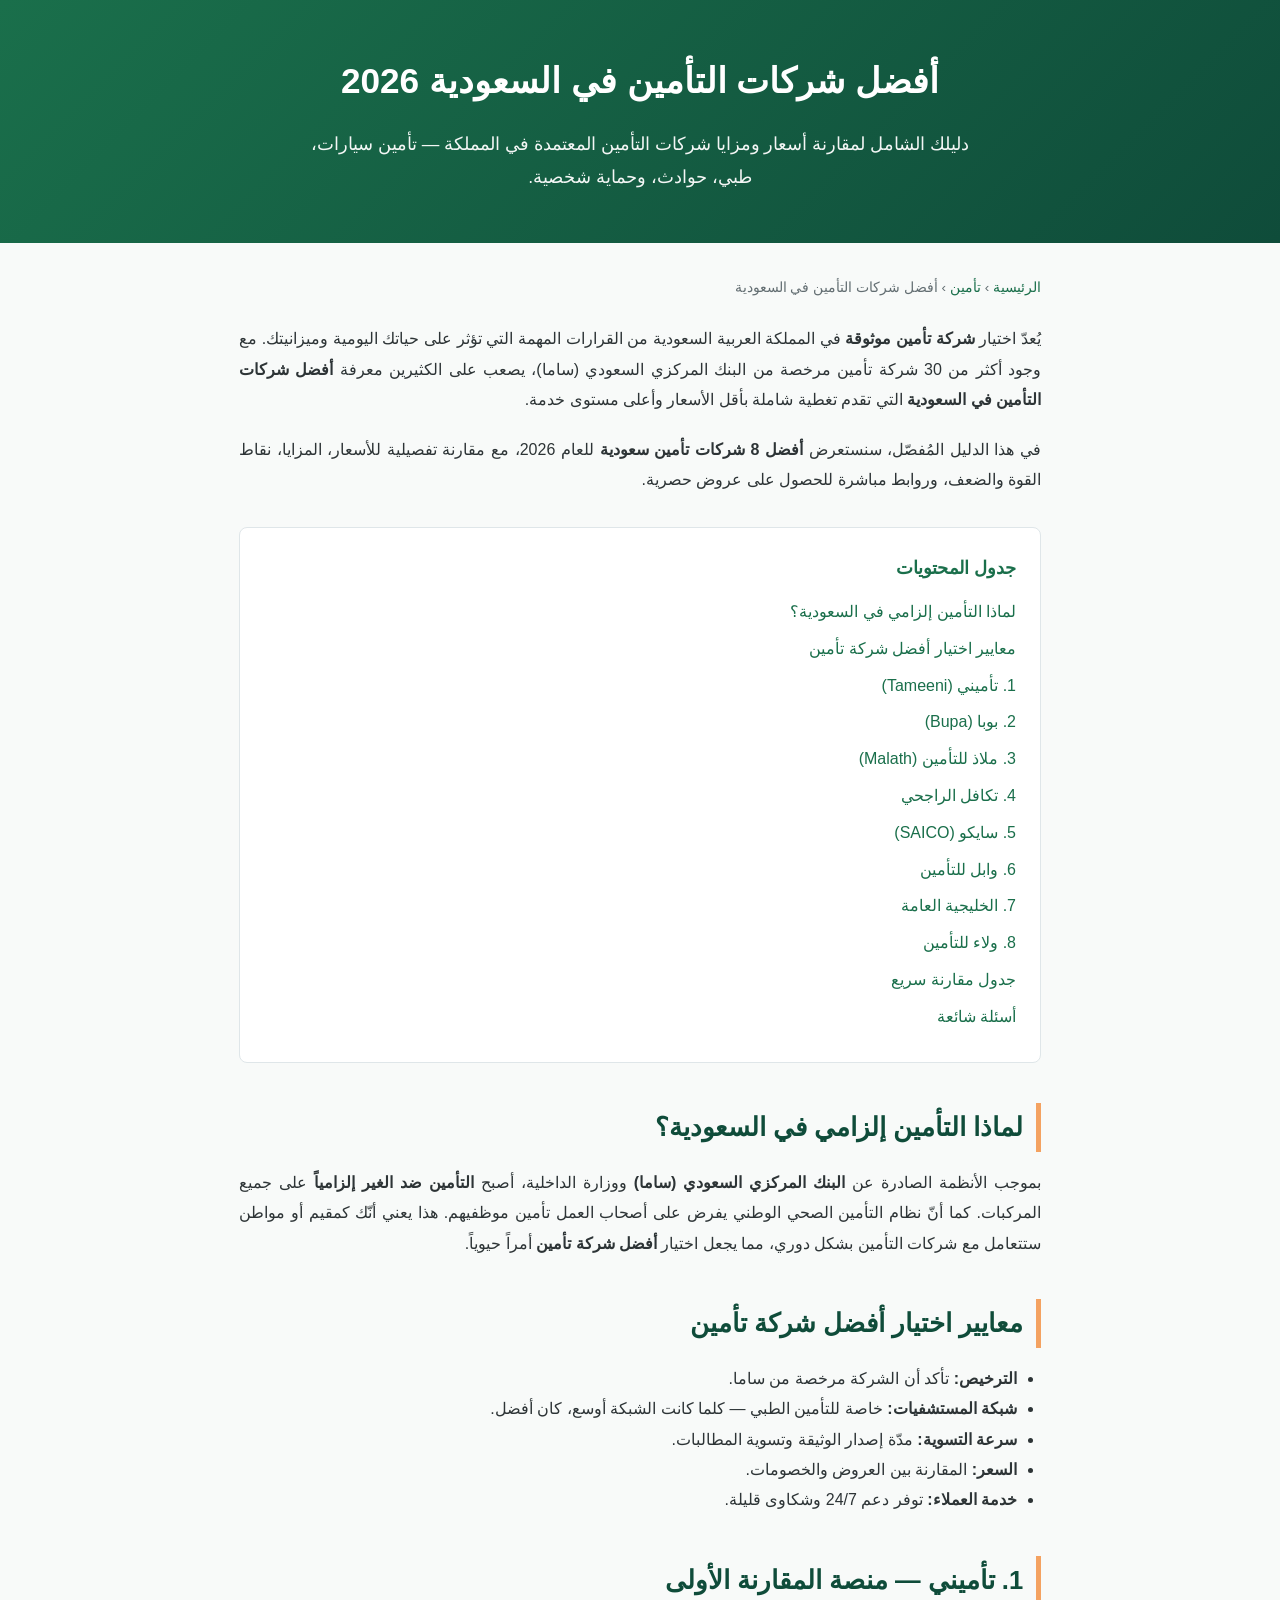
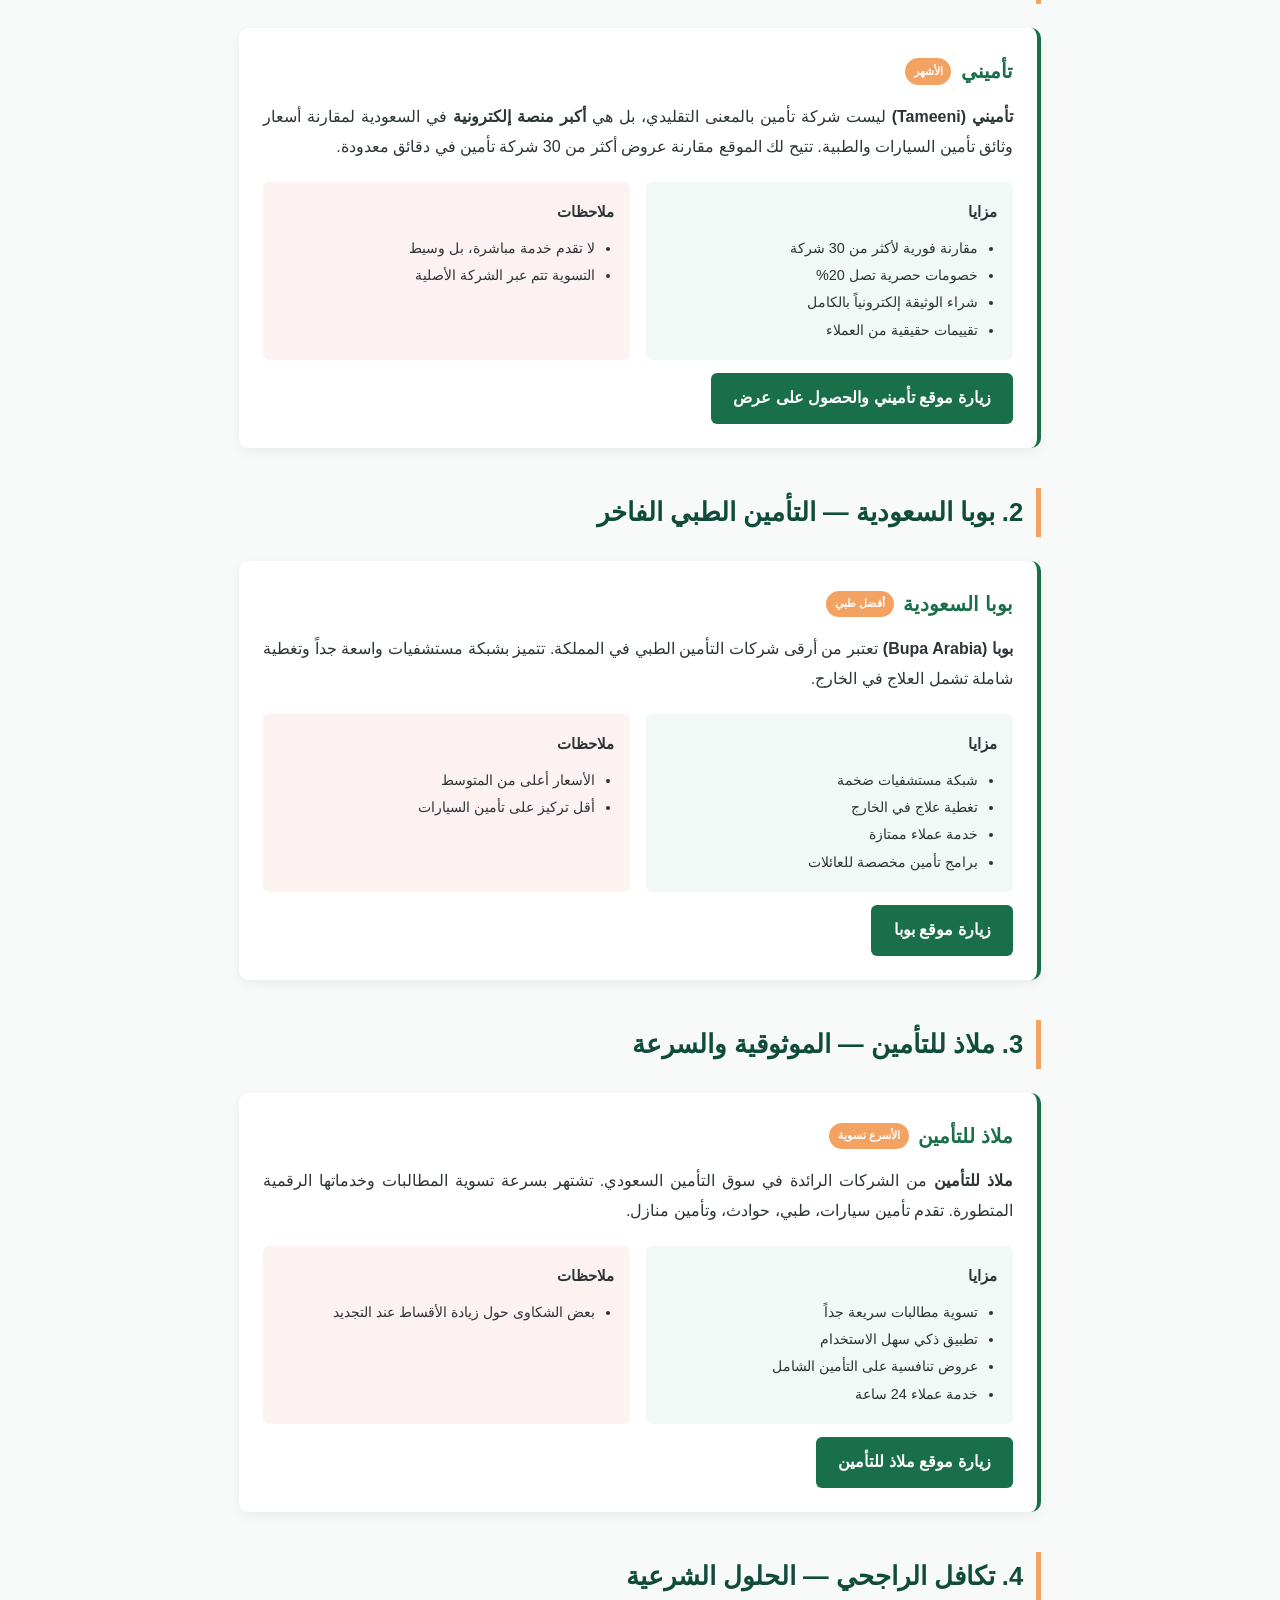
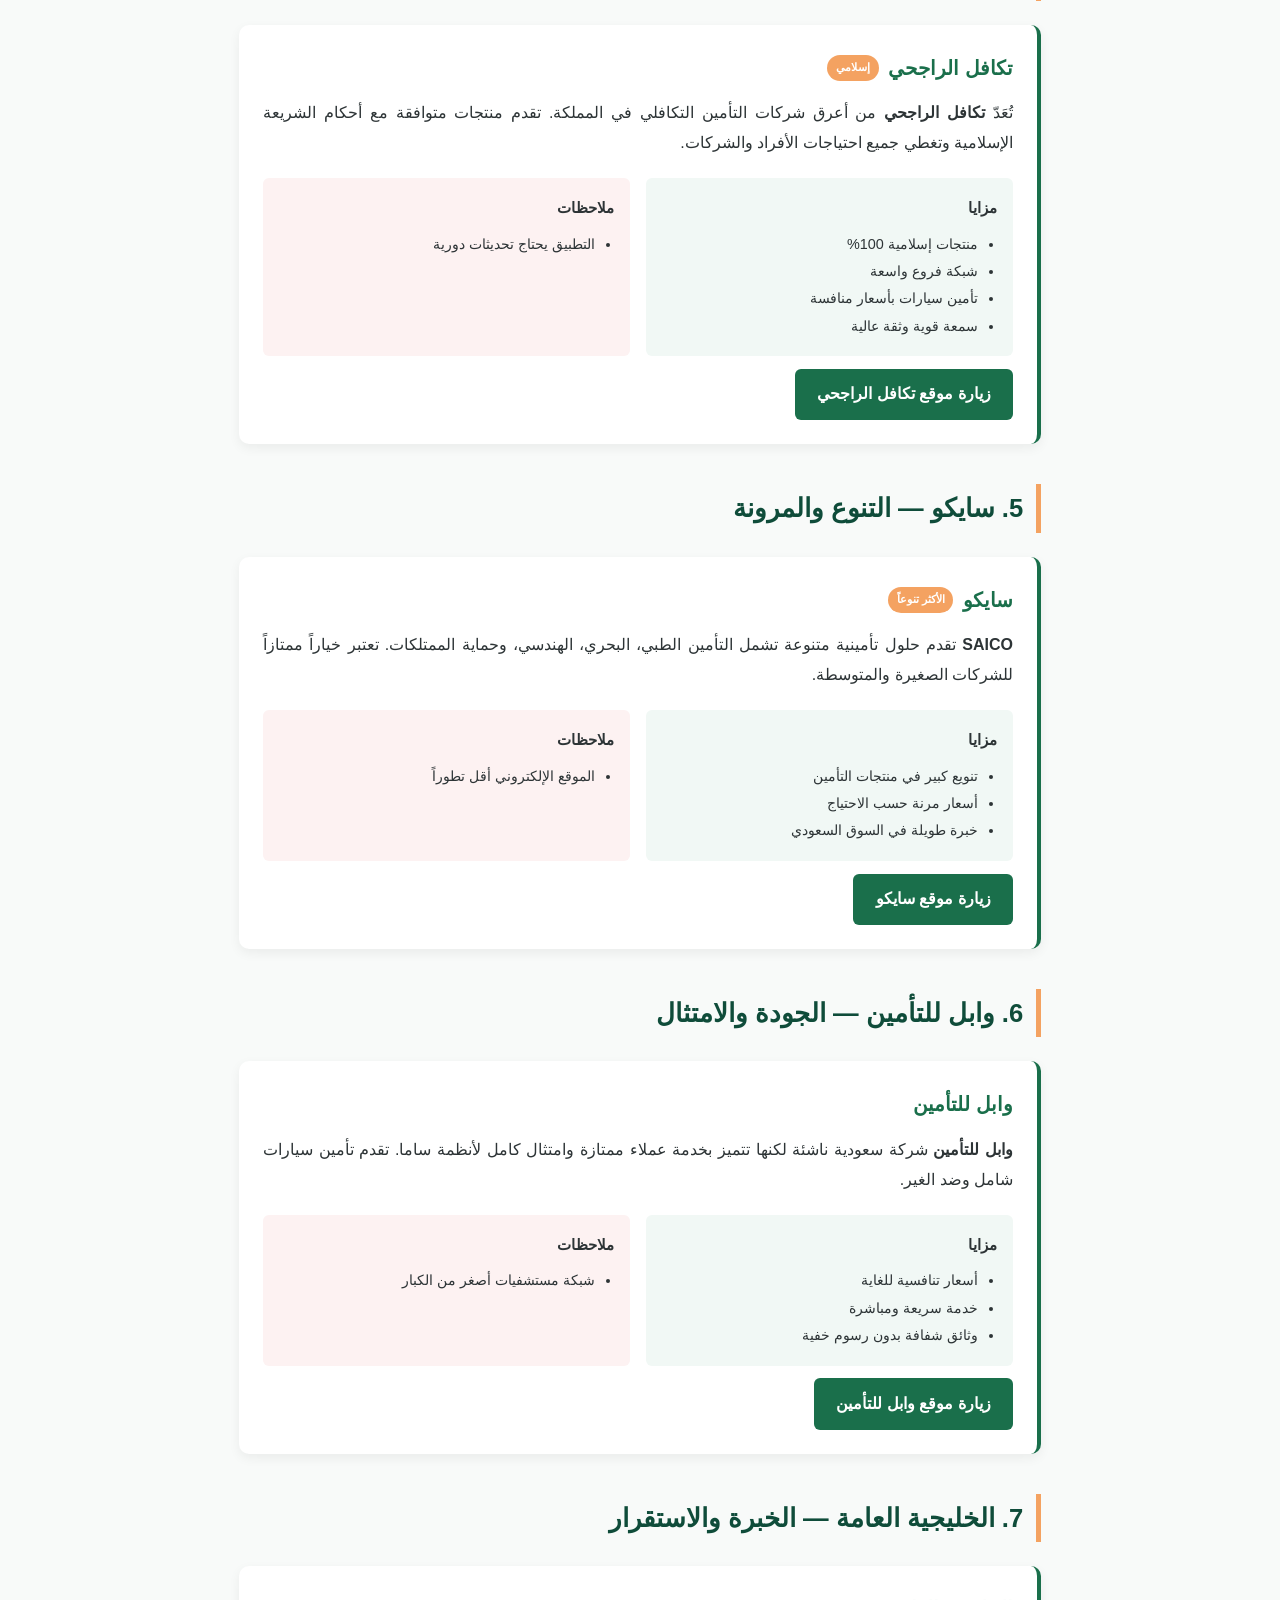
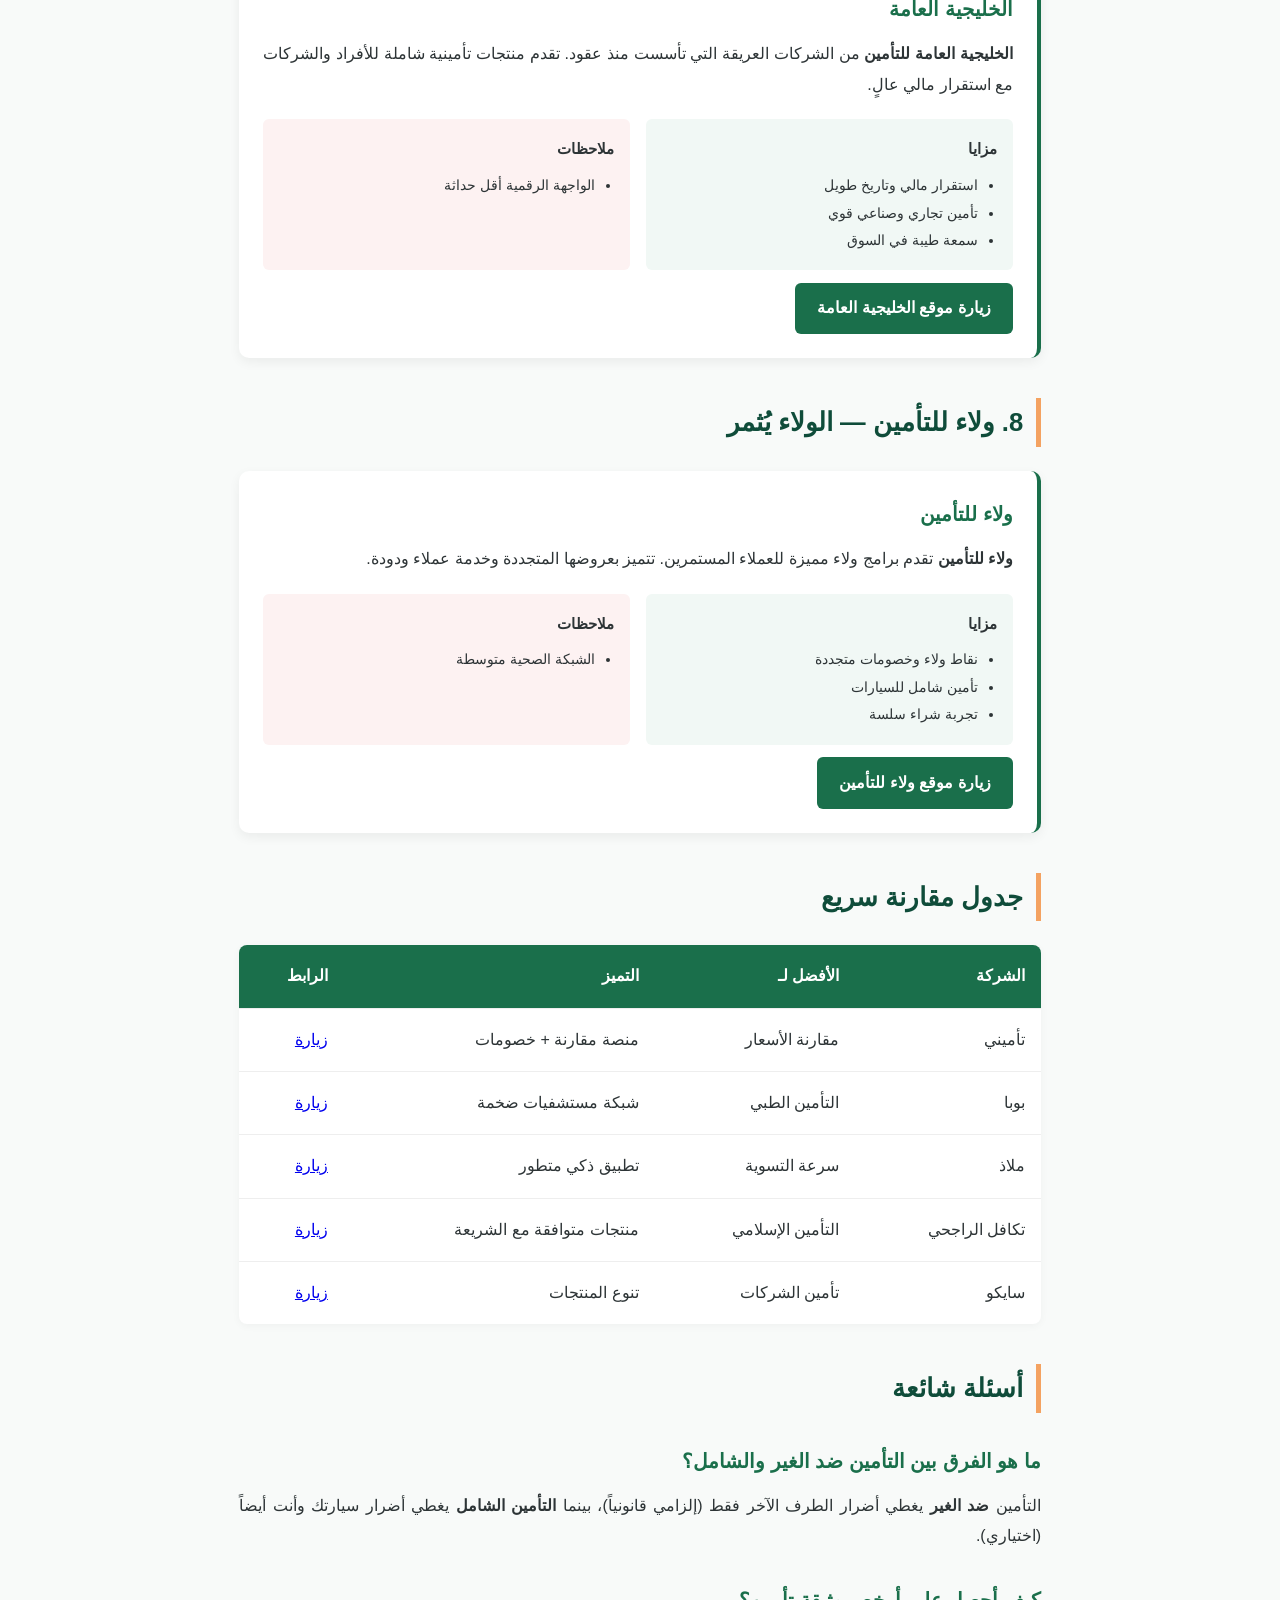
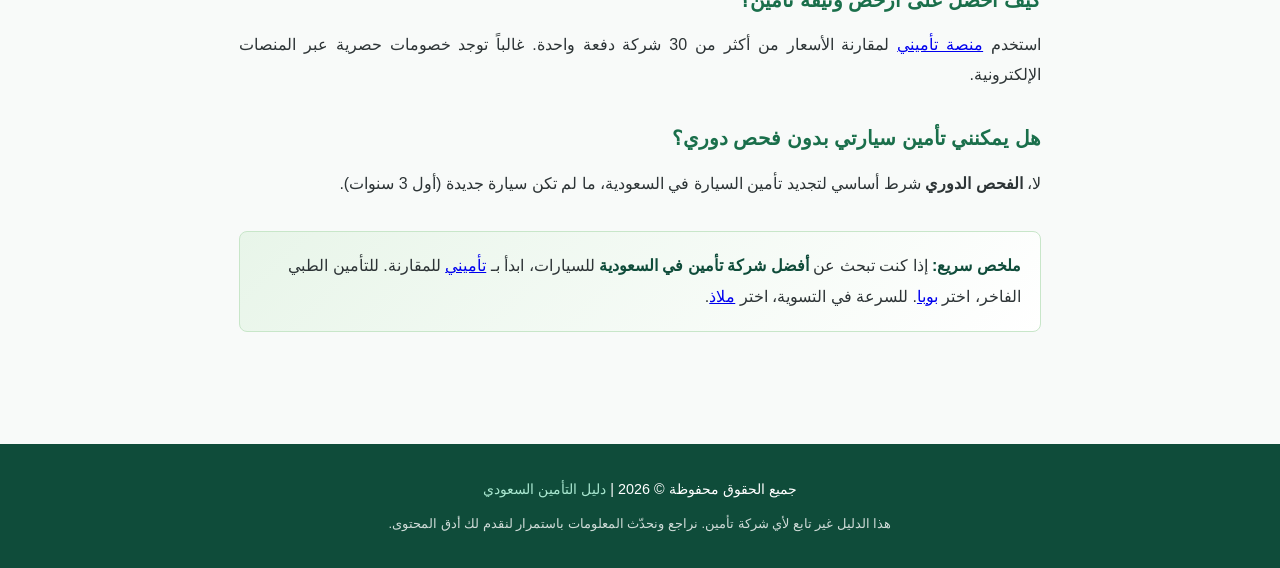
==== commit 5abbdbae: "Add Google Analytics (G-QV416BP1BQ) to all pages" ====
--- a/app.html
+++ b/app.html
@@ -10,6 +10,21 @@
   <link href="https://fonts.googleapis.com/css2?family=Noto+Sans+Arabic:wght@300;400;500;600;700;800&family=Readex+Pro:wght@200;300;400;500;600;700&display=swap" rel="stylesheet" />
   <link href="https://fonts.googleapis.com/icon?family=Material+Icons" rel="stylesheet" />
   <link rel="stylesheet" href="css/style.css" />
+  <script async src="https://www.googletagmanager.com/gtag/js?id=G-QV416BP1BQ"></script>
+  <script>
+    window.dataLayer = window.dataLayer || [];
+    function gtag(){dataLayer.push(arguments);}
+    gtag('js', new Date());
+    gtag('config', 'G-QV416BP1BQ');
+  </script>
+  <script>
+    (function(){
+      var ua = navigator.userAgent || '';
+      if (!/Android|iPhone|iPad|iPod|webOS|BlackBerry|IEMobile|Opera Mini/i.test(ua)) {
+        window.location.replace('index.html');
+      }
+    })();
+  </script>
 </head>
 <body>
 
